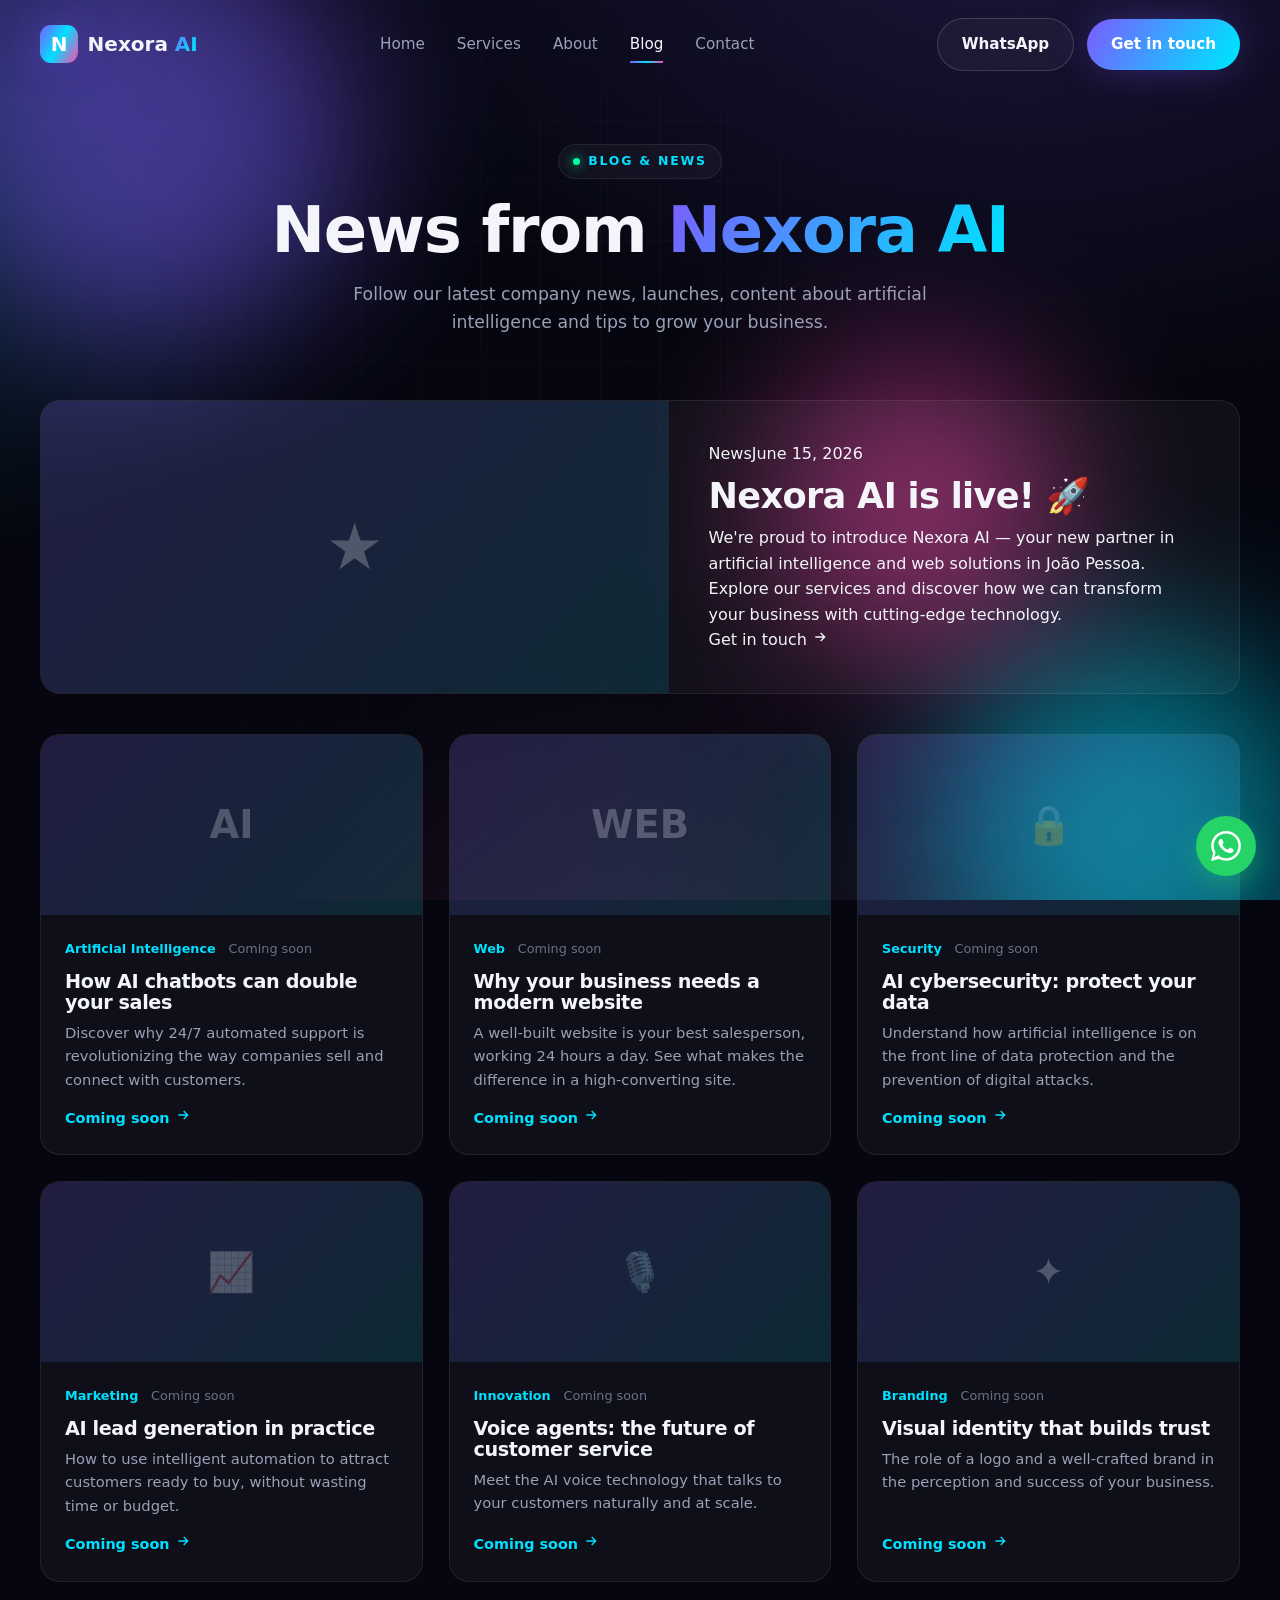
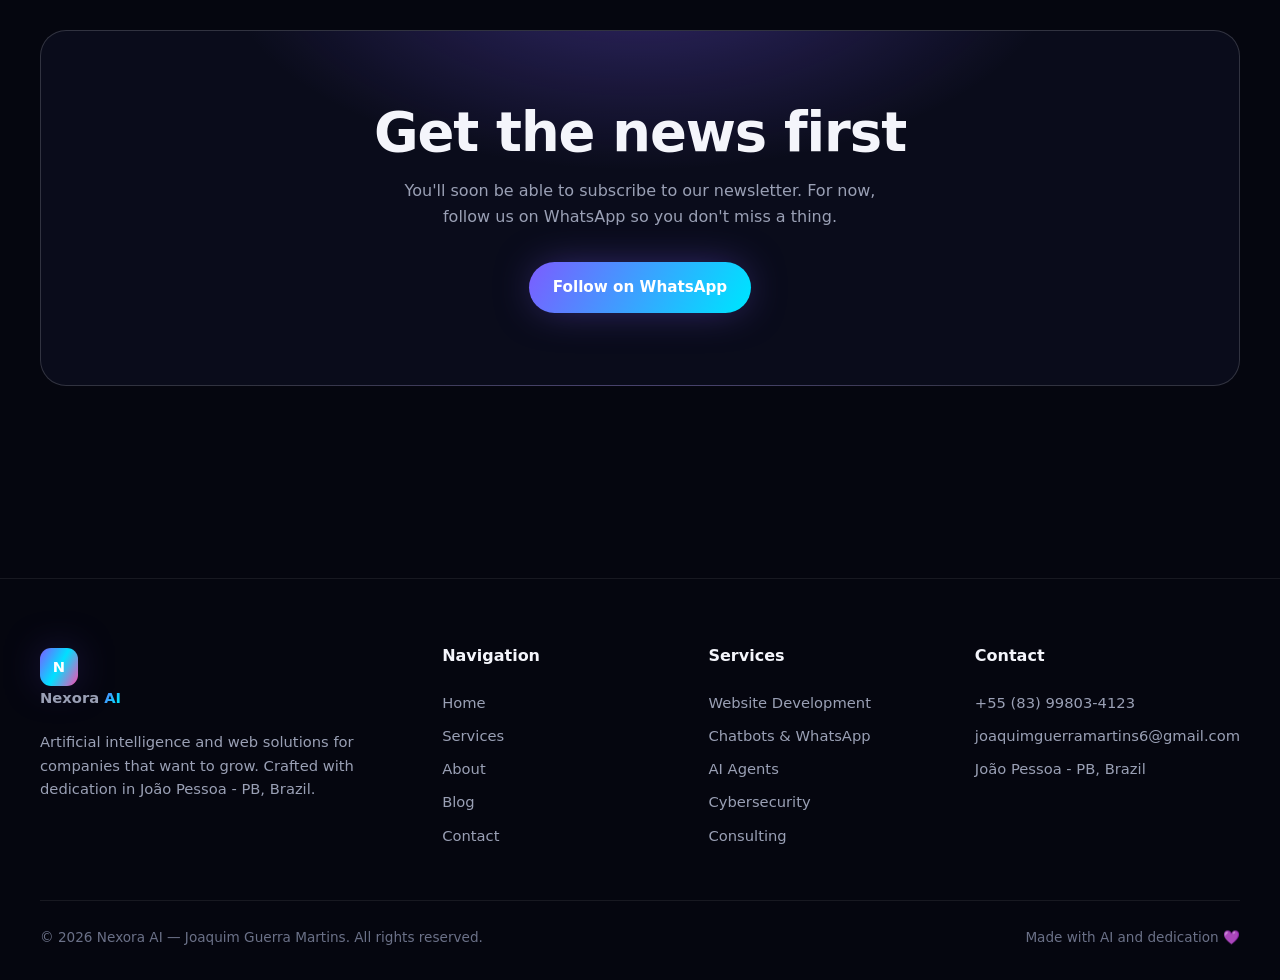
==== blog.html @ f6548864 "Whole website - 1st upload" ====
<!DOCTYPE html>
<html lang="en">
<head>
  <meta charset="UTF-8" />
  <meta name="viewport" content="width=device-width, initial-scale=1.0" />
  <title>Blog — Nexora AI</title>
  <meta name="description" content="News, updates and content from Nexora AI about artificial intelligence, automation, web and technology for your business." />
  <link rel="stylesheet" href="css/style.css" />
</head>
<body>
  <div class="bg-fx"><div class="blob b1"></div><div class="blob b2"></div><div class="blob b3"></div></div>
  <div class="cursor-glow"></div>

  <header class="nav">
    <div class="container nav-inner">
      <a href="index.html" class="brand"><span class="brand-logo">N</span><span>Nexora<span class="gradient-text"> AI</span></span></a>
      <nav class="nav-links">
        <a href="index.html">Home</a>
        <a href="servicos.html">Services</a>
        <a href="sobre.html">About</a>
        <a href="blog.html" class="active">Blog</a>
        <a href="contato.html">Contact</a>
      </nav>
      <div class="nav-cta">
        <a href="https://wa.me/5583998034123?text=Hi!%20I%20came%20from%20the%20Nexora%20AI%20website%20and%20would%20like%20to%20know%20more%20about%20your%20services." target="_blank" rel="noopener" class="btn btn-ghost">WhatsApp</a>
        <a href="contato.html" class="btn btn-primary">Get in touch</a>
      </div>
      <button class="burger" aria-label="Open menu"><span></span><span></span><span></span></button>
    </div>
  </header>

  <main>
    <section class="page-head">
      <div class="container">
        <span class="eyebrow reveal"><span class="dot"></span> Blog &amp; News</span>
        <h1 class="reveal d1">News from <span class="gradient-text">Nexora AI</span></h1>
        <p class="reveal d2">Follow our latest company news, launches, content about artificial intelligence and tips to grow your business.</p>
      </div>
    </section>

    <section class="section" style="padding-top:2rem;">
      <div class="container">

        <!-- Featured post -->
        <article class="featured-post reveal">
          <div class="post-cover"><span>★</span></div>
          <div class="post-body">
            <div class="meta"><span class="cat">News</span><span>June 15, 2026</span></div>
            <h2>Nexora AI is live! 🚀</h2>
            <p>We're proud to introduce Nexora AI — your new partner in artificial intelligence and web solutions in João Pessoa. Explore our services and discover how we can transform your business with cutting-edge technology.</p>
            <a href="contato.html" class="more">Get in touch <svg viewBox="0 0 24 24" width="16" height="16" fill="none" stroke="currentColor" stroke-width="2"><path d="M5 12h14M13 6l6 6-6 6"/></svg></a>
          </div>
        </article>

        <!-- Post grid -->
        <div class="blog-grid">
          <article class="post reveal">
            <div class="post-cover"><span>AI</span></div>
            <div class="post-body">
              <div class="meta"><span class="cat">Artificial Intelligence</span><span>Coming soon</span></div>
              <h3>How AI chatbots can double your sales</h3>
              <p>Discover why 24/7 automated support is revolutionizing the way companies sell and connect with customers.</p>
              <a href="#" class="more">Coming soon <svg viewBox="0 0 24 24" width="16" height="16" fill="none" stroke="currentColor" stroke-width="2"><path d="M5 12h14M13 6l6 6-6 6"/></svg></a>
            </div>
          </article>

          <article class="post reveal d1">
            <div class="post-cover"><span>WEB</span></div>
            <div class="post-body">
              <div class="meta"><span class="cat">Web</span><span>Coming soon</span></div>
              <h3>Why your business needs a modern website</h3>
              <p>A well-built website is your best salesperson, working 24 hours a day. See what makes the difference in a high-converting site.</p>
              <a href="#" class="more">Coming soon <svg viewBox="0 0 24 24" width="16" height="16" fill="none" stroke="currentColor" stroke-width="2"><path d="M5 12h14M13 6l6 6-6 6"/></svg></a>
            </div>
          </article>

          <article class="post reveal d2">
            <div class="post-cover"><span>🔒</span></div>
            <div class="post-body">
              <div class="meta"><span class="cat">Security</span><span>Coming soon</span></div>
              <h3>AI cybersecurity: protect your data</h3>
              <p>Understand how artificial intelligence is on the front line of data protection and the prevention of digital attacks.</p>
              <a href="#" class="more">Coming soon <svg viewBox="0 0 24 24" width="16" height="16" fill="none" stroke="currentColor" stroke-width="2"><path d="M5 12h14M13 6l6 6-6 6"/></svg></a>
            </div>
          </article>

          <article class="post reveal">
            <div class="post-cover"><span>📈</span></div>
            <div class="post-body">
              <div class="meta"><span class="cat">Marketing</span><span>Coming soon</span></div>
              <h3>AI lead generation in practice</h3>
              <p>How to use intelligent automation to attract customers ready to buy, without wasting time or budget.</p>
              <a href="#" class="more">Coming soon <svg viewBox="0 0 24 24" width="16" height="16" fill="none" stroke="currentColor" stroke-width="2"><path d="M5 12h14M13 6l6 6-6 6"/></svg></a>
            </div>
          </article>

          <article class="post reveal d1">
            <div class="post-cover"><span>🎙️</span></div>
            <div class="post-body">
              <div class="meta"><span class="cat">Innovation</span><span>Coming soon</span></div>
              <h3>Voice agents: the future of customer service</h3>
              <p>Meet the AI voice technology that talks to your customers naturally and at scale.</p>
              <a href="#" class="more">Coming soon <svg viewBox="0 0 24 24" width="16" height="16" fill="none" stroke="currentColor" stroke-width="2"><path d="M5 12h14M13 6l6 6-6 6"/></svg></a>
            </div>
          </article>

          <article class="post reveal d2">
            <div class="post-cover"><span>✦</span></div>
            <div class="post-body">
              <div class="meta"><span class="cat">Branding</span><span>Coming soon</span></div>
              <h3>Visual identity that builds trust</h3>
              <p>The role of a logo and a well-crafted brand in the perception and success of your business.</p>
              <a href="#" class="more">Coming soon <svg viewBox="0 0 24 24" width="16" height="16" fill="none" stroke="currentColor" stroke-width="2"><path d="M5 12h14M13 6l6 6-6 6"/></svg></a>
            </div>
          </article>
        </div>

        <!-- Newsletter -->
        <div class="cta-band reveal" style="margin-top:3rem;">
          <h2>Get the news first</h2>
          <p>You'll soon be able to subscribe to our newsletter. For now, follow us on WhatsApp so you don't miss a thing.</p>
          <div class="hero-actions" style="justify-content:center;">
            <a href="https://wa.me/5583998034123?text=Hi!%20I%20came%20from%20the%20Nexora%20AI%20website%20and%20would%20like%20to%20know%20more%20about%20your%20services." target="_blank" rel="noopener" class="btn btn-primary">Follow on WhatsApp</a>
          </div>
        </div>
      </div>
    </section>
  </main>

  <footer class="footer">
    <div class="container">
      <div class="footer-grid">
        <div>
          <a href="index.html" class="brand"><span class="brand-logo">N</span><span>Nexora<span class="gradient-text"> AI</span></span></a>
          <p class="desc">Artificial intelligence and web solutions for companies that want to grow. Crafted with dedication in João Pessoa - PB, Brazil.</p>
        </div>
        <div>
          <h4>Navigation</h4>
          <a href="index.html">Home</a><a href="servicos.html">Services</a><a href="sobre.html">About</a><a href="blog.html">Blog</a><a href="contato.html">Contact</a>
        </div>
        <div>
          <h4>Services</h4>
          <a href="servicos.html">Website Development</a><a href="servicos.html">Chatbots &amp; WhatsApp</a><a href="servicos.html">AI Agents</a><a href="servicos.html">Cybersecurity</a><a href="servicos.html">Consulting</a>
        </div>
        <div>
          <h4>Contact</h4>
          <a href="tel:+5583998034123">+55 (83) 99803-4123</a><a href="mailto:joaquimguerramartins6@gmail.com">joaquimguerramartins6@gmail.com</a><a href="#">João Pessoa - PB, Brazil</a>
        </div>
      </div>
      <div class="footer-bottom">
        <span>© <span data-year>2026</span> Nexora AI — Joaquim Guerra Martins. All rights reserved.</span>
        <span>Made with AI and dedication 💜</span>
      </div>
    </div>
  </footer>

  <a href="https://wa.me/5583998034123?text=Hi!%20I%20came%20from%20the%20Nexora%20AI%20website%20and%20would%20like%20to%20know%20more%20about%20your%20services." target="_blank" rel="noopener" class="wa-float" aria-label="Chat on WhatsApp">
    <svg viewBox="0 0 24 24" fill="currentColor"><path d="M.057 24l1.687-6.163a11.867 11.867 0 0 1-1.587-5.946C.16 5.335 5.495 0 12.05 0a11.817 11.817 0 0 1 8.413 3.488 11.824 11.824 0 0 1 3.48 8.414c-.003 6.557-5.338 11.892-11.893 11.892a11.9 11.9 0 0 1-5.688-1.448L.057 24zm6.597-3.807c1.676.995 3.276 1.591 5.392 1.592 5.448 0 9.886-4.434 9.889-9.885.002-5.462-4.415-9.89-9.881-9.892-5.452 0-9.887 4.434-9.889 9.884a9.86 9.86 0 0 0 1.51 5.26l-.999 3.648 3.978-1.607zm11.387-5.464c-.074-.124-.272-.198-.57-.347-.297-.149-1.758-.868-2.031-.967-.272-.099-.47-.149-.669.149-.198.297-.768.967-.941 1.165-.173.198-.347.223-.644.074-.297-.149-1.255-.462-2.39-1.475-.883-.788-1.48-1.761-1.653-2.059-.173-.297-.018-.458.13-.606.134-.133.297-.347.446-.521.151-.172.2-.296.3-.495.099-.198.05-.372-.025-.521-.075-.148-.669-1.611-.916-2.206-.242-.579-.487-.501-.669-.51l-.57-.01c-.198 0-.52.074-.792.372s-1.04 1.016-1.04 2.479 1.065 2.876 1.213 3.074c.149.198 2.095 3.2 5.076 4.487.709.306 1.263.489 1.694.626.712.226 1.36.194 1.872.118.571-.085 1.758-.719 2.006-1.413.248-.695.248-1.29.173-1.414z"/></svg>
  </a>

  <script src="js/main.js"></script>
</body>
</html>
---- css/style.css ----
/* ============================================================
   NEXORA AI — Folha de estilo principal
   Tema escuro moderno, glassmorphism, gradientes animados
   ============================================================ */

/* ---------- Variáveis de tema ---------- */
:root {
  --bg: #05060f;
  --bg-2: #0a0c1b;
  --surface: rgba(255, 255, 255, 0.04);
  --surface-2: rgba(255, 255, 255, 0.06);
  --border: rgba(255, 255, 255, 0.08);
  --border-strong: rgba(255, 255, 255, 0.16);
  --text: #f4f5fb;
  --muted: #9aa0b5;
  --muted-2: #6b7188;

  --brand: #7c5cff;
  --brand-2: #00e0ff;
  --brand-3: #ff48b0;
  --accent: #00ffa3;

  --grad-main: linear-gradient(120deg, #7c5cff 0%, #00e0ff 50%, #ff48b0 100%);
  --grad-soft: linear-gradient(135deg, rgba(124, 92, 255, 0.18), rgba(0, 224, 255, 0.12));

  --radius: 20px;
  --radius-sm: 14px;
  --shadow: 0 20px 60px -20px rgba(0, 0, 0, 0.6);
  --shadow-glow: 0 0 40px -8px rgba(124, 92, 255, 0.5);

  --font: "Inter", system-ui, -apple-system, "Segoe UI", Roboto, sans-serif;
  --font-display: "Space Grotesk", var(--font);

  --maxw: 1200px;
}

/* ---------- Reset ---------- */
*,
*::before,
*::after { box-sizing: border-box; margin: 0; padding: 0; }

html { scroll-behavior: smooth; }

body {
  font-family: var(--font);
  background: var(--bg);
  color: var(--text);
  line-height: 1.6;
  overflow-x: hidden;
  -webkit-font-smoothing: antialiased;
}

a { color: inherit; text-decoration: none; }
img { max-width: 100%; display: block; }
ul { list-style: none; }
button { font-family: inherit; cursor: pointer; border: none; background: none; color: inherit; }

/* ---------- Fundo animado global ---------- */
.bg-fx {
  position: fixed;
  inset: 0;
  z-index: -2;
  overflow: hidden;
  background:
    radial-gradient(1200px 800px at 80% -10%, rgba(124, 92, 255, 0.18), transparent 60%),
    radial-gradient(900px 700px at -10% 20%, rgba(0, 224, 255, 0.14), transparent 55%),
    radial-gradient(800px 800px at 50% 120%, rgba(255, 72, 176, 0.12), transparent 55%),
    var(--bg);
}
.bg-fx::before {
  /* grade sutil */
  content: "";
  position: absolute;
  inset: 0;
  background-image:
    linear-gradient(rgba(255, 255, 255, 0.025) 1px, transparent 1px),
    linear-gradient(90deg, rgba(255, 255, 255, 0.025) 1px, transparent 1px);
  background-size: 60px 60px;
  mask-image: radial-gradient(circle at 50% 30%, black, transparent 80%);
}

.blob {
  position: absolute;
  border-radius: 50%;
  filter: blur(80px);
  opacity: 0.5;
  animation: float 18s ease-in-out infinite;
}
.blob.b1 { width: 420px; height: 420px; background: #7c5cff; top: -80px; left: -60px; }
.blob.b2 { width: 380px; height: 380px; background: #00e0ff; bottom: -120px; right: -40px; animation-delay: -6s; }
.blob.b3 { width: 300px; height: 300px; background: #ff48b0; top: 40%; left: 60%; animation-delay: -12s; }

@keyframes float {
  0%, 100% { transform: translate(0, 0) scale(1); }
  33% { transform: translate(40px, -30px) scale(1.1); }
  66% { transform: translate(-30px, 40px) scale(0.95); }
}

/* ---------- Cursor glow ---------- */
.cursor-glow {
  position: fixed;
  width: 400px;
  height: 400px;
  border-radius: 50%;
  background: radial-gradient(circle, rgba(124, 92, 255, 0.12), transparent 65%);
  pointer-events: none;
  transform: translate(-50%, -50%);
  z-index: -1;
  transition: opacity 0.3s;
  will-change: left, top;
}

/* ---------- Layout helpers ---------- */
.container { width: min(100% - 2.4rem, var(--maxw)); margin-inline: auto; }
.section { padding: clamp(4rem, 10vw, 8rem) 0; position: relative; }
.center { text-align: center; }

.eyebrow {
  display: inline-flex;
  align-items: center;
  gap: 0.5rem;
  font-size: 0.78rem;
  font-weight: 600;
  letter-spacing: 0.14em;
  text-transform: uppercase;
  color: var(--brand-2);
  padding: 0.4rem 0.9rem;
  border: 1px solid var(--border);
  border-radius: 999px;
  background: var(--surface);
  backdrop-filter: blur(10px);
}
.eyebrow .dot { width: 7px; height: 7px; border-radius: 50%; background: var(--accent); box-shadow: 0 0 12px var(--accent); }

h1, h2, h3 { font-family: var(--font-display); line-height: 1.1; letter-spacing: -0.02em; font-weight: 700; }

.section-title { font-size: clamp(2rem, 5vw, 3.2rem); margin: 1rem 0; }
.section-sub { color: var(--muted); font-size: 1.05rem; max-width: 60ch; }
.center .section-sub { margin-inline: auto; }

.gradient-text {
  background: var(--grad-main);
  -webkit-background-clip: text;
  background-clip: text;
  color: transparent;
  background-size: 200% auto;
  animation: shine 6s linear infinite;
}
@keyframes shine { to { background-position: 200% center; } }

/* ---------- Botões ---------- */
.btn {
  display: inline-flex;
  align-items: center;
  gap: 0.55rem;
  padding: 0.85rem 1.5rem;
  border-radius: 999px;
  font-weight: 600;
  font-size: 0.95rem;
  transition: transform 0.25s, box-shadow 0.25s, background 0.25s;
  position: relative;
  white-space: nowrap;
}
.btn svg { width: 18px; height: 18px; }
.btn-primary {
  background: var(--grad-main);
  background-size: 200% auto;
  color: #fff;
  box-shadow: var(--shadow-glow);
}
.btn-primary:hover { transform: translateY(-3px); background-position: right center; box-shadow: 0 12px 40px -8px rgba(124, 92, 255, 0.7); }
.btn-ghost {
  border: 1px solid var(--border-strong);
  background: var(--surface);
  backdrop-filter: blur(10px);
}
.btn-ghost:hover { transform: translateY(-3px); border-color: var(--brand-2); background: var(--surface-2); }

/* ---------- Navbar ---------- */
.nav {
  position: fixed;
  top: 0; left: 0; right: 0;
  z-index: 100;
  transition: background 0.3s, border-color 0.3s, padding 0.3s;
  border-bottom: 1px solid transparent;
}
.nav.scrolled {
  background: rgba(5, 6, 15, 0.7);
  backdrop-filter: blur(16px);
  border-bottom: 1px solid var(--border);
}
.nav-inner {
  display: flex;
  align-items: center;
  justify-content: space-between;
  padding: 1.1rem 0;
}
.brand { display: flex; align-items: center; gap: 0.6rem; font-family: var(--font-display); font-weight: 700; font-size: 1.25rem; white-space: nowrap; }
.brand-logo {
  width: 38px; height: 38px;
  border-radius: 11px;
  background: var(--grad-main);
  display: grid; place-items: center;
  color: #fff; font-weight: 800;
  box-shadow: var(--shadow-glow);
}
.nav-links { display: flex; align-items: center; gap: 2rem; }
.nav-links a { color: var(--muted); font-weight: 500; font-size: 0.95rem; position: relative; transition: color 0.2s; }
.nav-links a::after {
  content: ""; position: absolute; left: 0; bottom: -6px;
  width: 0; height: 2px; background: var(--grad-main); transition: width 0.25s;
}
.nav-links a:hover, .nav-links a.active { color: var(--text); }
.nav-links a:hover::after, .nav-links a.active::after { width: 100%; }
.nav-cta { display: flex; align-items: center; gap: 0.8rem; }

.burger { display: none; flex-direction: column; gap: 5px; padding: 8px; }
.burger span { width: 24px; height: 2px; background: var(--text); border-radius: 2px; transition: 0.3s; }
.burger.open span:nth-child(1) { transform: translateY(7px) rotate(45deg); }
.burger.open span:nth-child(2) { opacity: 0; }
.burger.open span:nth-child(3) { transform: translateY(-7px) rotate(-45deg); }

/* ---------- Hero ---------- */
.hero { padding-top: clamp(8rem, 16vh, 11rem); padding-bottom: clamp(4rem, 8vw, 7rem); position: relative; }
.hero-grid { display: grid; grid-template-columns: 1.05fr 0.95fr; gap: 3rem; align-items: center; }
.hero h1 { font-size: clamp(2.6rem, 7vw, 5rem); margin: 1.4rem 0; }
.hero p.lead { font-size: clamp(1.05rem, 2vw, 1.3rem); color: var(--muted); max-width: 58ch; }
.hero-actions { display: flex; flex-wrap: wrap; gap: 1rem; margin-top: 2rem; }
.hero-badges { display: flex; flex-wrap: wrap; gap: 1.5rem; margin-top: 2.6rem; }
.hero-badge { display: flex; align-items: center; gap: 0.5rem; color: var(--muted); font-size: 0.9rem; }
.hero-badge svg { width: 20px; height: 20px; color: var(--accent); }

/* Painel flutuante decorativo do hero */
.hero-visual { position: relative; min-height: 420px; }
.float-card {
  position: absolute;
  padding: 1.1rem 1.3rem;
  border-radius: var(--radius-sm);
  background: var(--surface);
  border: 1px solid var(--border);
  backdrop-filter: blur(16px);
  box-shadow: var(--shadow);
  display: flex; align-items: center; gap: 0.8rem;
  animation: bob 6s ease-in-out infinite;
}
.float-card .ic { width: 42px; height: 42px; border-radius: 11px; display: grid; place-items: center; background: var(--grad-soft); color: var(--brand-2); }
.float-card .ic svg { width: 22px; height: 22px; }
.float-card strong { display: block; font-size: 0.95rem; }
.float-card span { font-size: 0.8rem; color: var(--muted); }
.fc1 { top: 4%; left: 0; animation-delay: 0s; }
.fc2 { top: 38%; right: 0; animation-delay: -2s; }
.fc3 { bottom: 4%; left: 12%; animation-delay: -4s; }
.hero-orb {
  position: absolute; inset: 10% 18%;
  border-radius: 50%;
  background: conic-gradient(from 0deg, #7c5cff, #00e0ff, #ff48b0, #7c5cff);
  filter: blur(20px); opacity: 0.55;
  animation: spin 14s linear infinite;
}
.hero-orb::after {
  content: ""; position: absolute; inset: 14%;
  border-radius: 50%; background: var(--bg-2);
}
@keyframes spin { to { transform: rotate(360deg); } }
@keyframes bob { 0%,100% { transform: translateY(0); } 50% { transform: translateY(-14px); } }

/* ---------- Marquee de serviços ---------- */
.marquee { overflow: hidden; padding: 1.4rem 0; border-block: 1px solid var(--border); background: rgba(255,255,255,0.02); -webkit-mask-image: linear-gradient(90deg, transparent, #000 12%, #000 88%, transparent); mask-image: linear-gradient(90deg, transparent, #000 12%, #000 88%, transparent); }
.marquee-track { display: flex; gap: 3rem; width: max-content; animation: scrollx 30s linear infinite; }
.marquee:hover .marquee-track { animation-play-state: paused; }
.marquee-track span { font-family: var(--font-display); font-size: 1.15rem; font-weight: 600; color: var(--muted); display: flex; align-items: center; gap: 3rem; }
.marquee-track span::after { content: "✦"; color: var(--brand); }
@keyframes scrollx { to { transform: translateX(-50%); } }

/* ---------- Stats ---------- */
.stats { display: grid; grid-template-columns: repeat(4, 1fr); gap: 1.2rem; }
.stat { padding: 1.8rem; border-radius: var(--radius); background: var(--surface); border: 1px solid var(--border); text-align: center; }
.stat .num { font-family: var(--font-display); font-size: clamp(2rem, 4vw, 2.8rem); font-weight: 700; }
.stat .label { color: var(--muted); font-size: 0.9rem; margin-top: 0.3rem; }

/* ---------- Grid de cards (serviços / features) ---------- */
.grid { display: grid; gap: 1.4rem; }
.grid-3 { grid-template-columns: repeat(3, 1fr); }
.grid-2 { grid-template-columns: repeat(2, 1fr); }

.card {
  position: relative;
  padding: 2rem;
  border-radius: var(--radius);
  background: var(--surface);
  border: 1px solid var(--border);
  overflow: hidden;
  transition: transform 0.3s, border-color 0.3s, background 0.3s;
}
.card::before {
  content: "";
  position: absolute; inset: 0;
  background: var(--grad-soft);
  opacity: 0; transition: opacity 0.3s;
}
.card:hover { transform: translateY(-6px); border-color: var(--border-strong); }
.card:hover::before { opacity: 1; }
.card > * { position: relative; z-index: 1; }
.card .ic {
  width: 54px; height: 54px; border-radius: 14px;
  display: grid; place-items: center;
  background: var(--grad-soft);
  border: 1px solid var(--border);
  color: var(--brand-2);
  margin-bottom: 1.2rem;
  transition: transform 0.3s;
}
.card:hover .ic { transform: scale(1.08) rotate(-4deg); }
.card .ic svg { width: 26px; height: 26px; }
.card h3 { font-size: 1.25rem; margin-bottom: 0.6rem; }
.card p { color: var(--muted); font-size: 0.96rem; }
.card .more { display: inline-flex; align-items: center; gap: 0.4rem; margin-top: 1rem; color: var(--brand-2); font-weight: 600; font-size: 0.9rem; }
.card .more svg { width: 16px; height: 16px; transition: transform 0.25s; }
.card:hover .more svg { transform: translateX(4px); }

/* ---------- Seção "quem somos" / split ---------- */
.split { display: grid; grid-template-columns: 1fr 1fr; gap: 3rem; align-items: center; }
.feature-list { display: grid; gap: 1rem; margin-top: 1.6rem; }
.feature-list li { display: flex; gap: 0.9rem; align-items: flex-start; }
.feature-list .chk { flex: none; width: 26px; height: 26px; border-radius: 8px; background: var(--grad-soft); display: grid; place-items: center; color: var(--accent); }
.feature-list .chk svg { width: 16px; height: 16px; }
.feature-list strong { display: block; }
.feature-list span { color: var(--muted); font-size: 0.92rem; }

.glass-panel {
  border-radius: var(--radius);
  border: 1px solid var(--border);
  background: var(--surface);
  padding: 2rem;
  backdrop-filter: blur(16px);
  box-shadow: var(--shadow);
}

/* ---------- Processo / timeline ---------- */
.steps { display: grid; grid-template-columns: repeat(4, 1fr); gap: 1.4rem; counter-reset: step; }
.step { padding: 1.8rem; border-radius: var(--radius); background: var(--surface); border: 1px solid var(--border); position: relative; }
.step .n { font-family: var(--font-display); font-size: 2.4rem; font-weight: 700; background: var(--grad-main); -webkit-background-clip: text; background-clip: text; color: transparent; }
.step h3 { font-size: 1.15rem; margin: 0.4rem 0 0.5rem; }
.step p { color: var(--muted); font-size: 0.92rem; }

/* ---------- CTA final ---------- */
.cta-band {
  border-radius: calc(var(--radius) + 6px);
  padding: clamp(2.5rem, 6vw, 4.5rem);
  text-align: center;
  position: relative;
  overflow: hidden;
  border: 1px solid var(--border-strong);
  background:
    radial-gradient(600px 300px at 50% -20%, rgba(124,92,255,0.35), transparent 70%),
    var(--bg-2);
}
.cta-band h2 { font-size: clamp(2rem, 5vw, 3.4rem); }
.cta-band p { color: var(--muted); max-width: 50ch; margin: 1rem auto 2rem; }

/* ---------- Footer ---------- */
.footer { border-top: 1px solid var(--border); padding: 4rem 0 2rem; margin-top: 4rem; }
.footer-grid { display: grid; grid-template-columns: 1.6fr 1fr 1fr 1fr; gap: 2.5rem; }
.footer h4 { font-family: var(--font-display); font-size: 1rem; margin-bottom: 1.1rem; }
.footer a { color: var(--muted); font-size: 0.92rem; display: block; padding: 0.3rem 0; transition: color 0.2s; }
.footer a:hover { color: var(--text); }
.footer .desc { color: var(--muted); font-size: 0.92rem; margin-top: 1rem; max-width: 34ch; }
.social { display: flex; gap: 0.7rem; margin-top: 1.4rem; }
.social a { width: 40px; height: 40px; border-radius: 11px; border: 1px solid var(--border); display: grid; place-items: center; color: var(--muted); }
.social a:hover { color: var(--text); border-color: var(--brand-2); background: var(--surface); }
.social svg { width: 18px; height: 18px; }
.footer-bottom { margin-top: 3rem; padding-top: 1.6rem; border-top: 1px solid var(--border); display: flex; justify-content: space-between; flex-wrap: wrap; gap: 1rem; color: var(--muted-2); font-size: 0.85rem; }

/* ---------- Botão flutuante WhatsApp ---------- */
.wa-float {
  position: fixed; bottom: 24px; right: 24px; z-index: 90;
  width: 60px; height: 60px; border-radius: 50%;
  background: #25d366; color: #fff;
  display: grid; place-items: center;
  box-shadow: 0 10px 30px -6px rgba(37, 211, 102, 0.6);
  animation: pulse 2.5s infinite;
  transition: transform 0.25s;
}
.wa-float:hover { transform: scale(1.1); }
.wa-float svg { width: 30px; height: 30px; }
@keyframes pulse {
  0% { box-shadow: 0 0 0 0 rgba(37, 211, 102, 0.5); }
  70% { box-shadow: 0 0 0 18px rgba(37, 211, 102, 0); }
  100% { box-shadow: 0 0 0 0 rgba(37, 211, 102, 0); }
}

/* ---------- Página: cabeçalho interno ---------- */
.page-head { padding-top: clamp(8rem, 16vh, 11rem); padding-bottom: 2rem; text-align: center; }
.page-head h1 { font-size: clamp(2.4rem, 6vw, 4rem); margin: 1rem 0; }
.page-head p { color: var(--muted); max-width: 60ch; margin-inline: auto; font-size: 1.08rem; }

/* ---------- Serviços detalhados ---------- */
.svc-row { display: grid; grid-template-columns: 1fr 1fr; gap: 2.5rem; align-items: center; margin-bottom: 2rem; }
.svc-row:nth-child(even) .svc-media { order: -1; }
.svc-media {
  border-radius: var(--radius); min-height: 280px;
  border: 1px solid var(--border);
  background: var(--grad-soft);
  position: relative; overflow: hidden;
  display: grid; place-items: center;
}
.svc-media .big-ic { width: 90px; height: 90px; color: #fff; opacity: 0.92; }
.svc-media::after { content: ""; position: absolute; width: 200px; height: 200px; border-radius: 50%; background: var(--brand); filter: blur(70px); opacity: 0.4; }
.svc-media .big-ic { position: relative; z-index: 1; }
.svc-body h2 { font-size: clamp(1.6rem, 3.5vw, 2.4rem); margin-bottom: 0.8rem; }
.svc-body p { color: var(--muted); }
.tag-row { display: flex; flex-wrap: wrap; gap: 0.6rem; margin-top: 1.2rem; }
.tag { font-size: 0.8rem; padding: 0.4rem 0.85rem; border-radius: 999px; border: 1px solid var(--border); background: var(--surface); color: var(--muted); }

/* ---------- Blog ---------- */
.blog-grid { display: grid; grid-template-columns: repeat(3, 1fr); gap: 1.6rem; }
.post {
  border-radius: var(--radius); overflow: hidden;
  border: 1px solid var(--border); background: var(--surface);
  transition: transform 0.3s, border-color 0.3s;
  display: flex; flex-direction: column;
}
.post:hover { transform: translateY(-6px); border-color: var(--border-strong); }
.post-cover { height: 180px; background: var(--grad-soft); position: relative; display: grid; place-items: center; }
.post-cover span { font-family: var(--font-display); font-weight: 700; font-size: 2.4rem; opacity: 0.25; }
.post-body { padding: 1.5rem; flex: 1; display: flex; flex-direction: column; }
.post .meta { display: flex; gap: 0.8rem; font-size: 0.8rem; color: var(--muted-2); margin-bottom: 0.7rem; }
.post .cat { color: var(--brand-2); font-weight: 600; }
.post h3 { font-size: 1.2rem; margin-bottom: 0.5rem; }
.post p { color: var(--muted); font-size: 0.92rem; flex: 1; }
.post .more { margin-top: 1rem; color: var(--brand-2); font-weight: 600; font-size: 0.9rem; }
.featured-post { display: grid; grid-template-columns: 1.1fr 1fr; gap: 0; border-radius: var(--radius); overflow: hidden; border: 1px solid var(--border); background: var(--surface); margin-bottom: 2.5rem; }
.featured-post .post-cover { height: 100%; min-height: 280px; }
.featured-post .post-cover span { font-size: 4rem; }
.featured-post .post-body { padding: 2.5rem; justify-content: center; }
.featured-post h2 { font-size: clamp(1.6rem, 3vw, 2.2rem); margin: 0.6rem 0; }

/* ---------- Contato ---------- */
.contact-grid { display: grid; grid-template-columns: 1fr 1.1fr; gap: 2.5rem; align-items: start; }
.contact-info .info-item { display: flex; gap: 1rem; align-items: flex-start; margin-bottom: 1.6rem; }
.contact-info .ic { flex: none; width: 48px; height: 48px; border-radius: 13px; background: var(--grad-soft); border: 1px solid var(--border); display: grid; place-items: center; color: var(--brand-2); }
.contact-info .ic svg { width: 22px; height: 22px; }
.contact-info strong { display: block; font-size: 1.02rem; }
.contact-info span, .contact-info a { color: var(--muted); font-size: 0.95rem; }
.contact-info a:hover { color: var(--brand-2); }

.form-field { margin-bottom: 1.3rem; }
.form-field label { display: block; font-size: 0.9rem; font-weight: 600; margin-bottom: 0.5rem; }
.form-field input,
.form-field textarea,
.form-field select {
  width: 100%;
  padding: 0.9rem 1.1rem;
  border-radius: var(--radius-sm);
  background: rgba(255, 255, 255, 0.03);
  border: 1px solid var(--border);
  color: var(--text);
  font-family: inherit;
  font-size: 0.98rem;
  transition: border-color 0.2s, background 0.2s, box-shadow 0.2s;
}
.form-field textarea { resize: vertical; min-height: 140px; }
.form-field input:focus,
.form-field textarea:focus,
.form-field select:focus {
  outline: none;
  border-color: var(--brand);
  background: rgba(255, 255, 255, 0.05);
  box-shadow: 0 0 0 4px rgba(124, 92, 255, 0.12);
}
.form-field input::placeholder, .form-field textarea::placeholder { color: var(--muted-2); }
.form-note { font-size: 0.85rem; color: var(--muted); margin-top: 1rem; }
.form-status { margin-top: 1rem; padding: 0.9rem 1.1rem; border-radius: var(--radius-sm); font-size: 0.92rem; display: none; }
.form-status.ok { display: block; background: rgba(0, 255, 163, 0.1); border: 1px solid rgba(0, 255, 163, 0.3); color: var(--accent); }
.form-status.err { display: block; background: rgba(255, 72, 176, 0.1); border: 1px solid rgba(255, 72, 176, 0.3); color: var(--brand-3); }

/* ---------- FAQ ---------- */
.faq { max-width: 760px; margin-inline: auto; }
.faq-item { border: 1px solid var(--border); border-radius: var(--radius-sm); margin-bottom: 1rem; background: var(--surface); overflow: hidden; }
.faq-q { width: 100%; text-align: left; padding: 1.3rem 1.5rem; display: flex; justify-content: space-between; align-items: center; gap: 1rem; font-weight: 600; font-size: 1.02rem; }
.faq-q .plus { flex: none; width: 24px; height: 24px; position: relative; transition: transform 0.3s; }
.faq-q .plus::before, .faq-q .plus::after { content: ""; position: absolute; background: var(--brand-2); border-radius: 2px; }
.faq-q .plus::before { width: 14px; height: 2px; top: 11px; left: 5px; }
.faq-q .plus::after { width: 2px; height: 14px; top: 5px; left: 11px; transition: transform 0.3s; }
.faq-item.open .plus::after { transform: rotate(90deg); }
.faq-a { max-height: 0; overflow: hidden; transition: max-height 0.35s ease; padding: 0 1.5rem; color: var(--muted); }
.faq-item.open .faq-a { padding-bottom: 1.3rem; }

/* ---------- Animação reveal ---------- */
.reveal { opacity: 0; transform: translateY(28px); transition: opacity 0.7s cubic-bezier(.2,.8,.2,1), transform 0.7s cubic-bezier(.2,.8,.2,1); }
.reveal.visible { opacity: 1; transform: none; }
.reveal.d1 { transition-delay: 0.08s; }
.reveal.d2 { transition-delay: 0.16s; }
.reveal.d3 { transition-delay: 0.24s; }
.reveal.d4 { transition-delay: 0.32s; }
.reveal.d5 { transition-delay: 0.4s; }

/* ---------- Responsivo ---------- */
@media (max-width: 980px) {
  .hero-grid, .split, .svc-row, .contact-grid, .featured-post { grid-template-columns: 1fr; }
  .grid-3, .steps { grid-template-columns: repeat(2, 1fr); }
  .stats { grid-template-columns: repeat(2, 1fr); }
  .blog-grid { grid-template-columns: repeat(2, 1fr); }
  .footer-grid { grid-template-columns: 1fr 1fr; }
  .hero-visual { min-height: 340px; order: -1; }
  .svc-row:nth-child(even) .svc-media { order: 0; }
  .featured-post .post-cover { min-height: 200px; }

  /* Menu vira "hambúrguer" antes de a barra estourar */
  .nav-links { position: fixed; inset: 0 0 0 auto; width: min(82%, 340px); flex-direction: column; align-items: flex-start; padding: 6rem 2rem; background: rgba(8, 9, 22, 0.97); backdrop-filter: blur(20px); border-left: 1px solid var(--border); transform: translateX(100%); transition: transform 0.35s; gap: 1.6rem; }
  .nav-links.open { transform: none; }
  .nav-links a { font-size: 1.15rem; }
  .burger { display: flex; z-index: 101; }
  .nav-cta .btn-ghost { display: none; }
}
@media (max-width: 560px) {
  .grid-3, .grid-2, .steps, .stats, .blog-grid, .footer-grid { grid-template-columns: 1fr; }
  .hero-actions .btn { flex: 1; justify-content: center; }
  .nav-cta { display: none; }
}

/* Acessibilidade: respeitar preferência de menos animação */
@media (prefers-reduced-motion: reduce) {
  *, *::before, *::after { animation-duration: 0.001ms !important; animation-iteration-count: 1 !important; transition-duration: 0.001ms !important; }
  .reveal { opacity: 1; transform: none; }
}
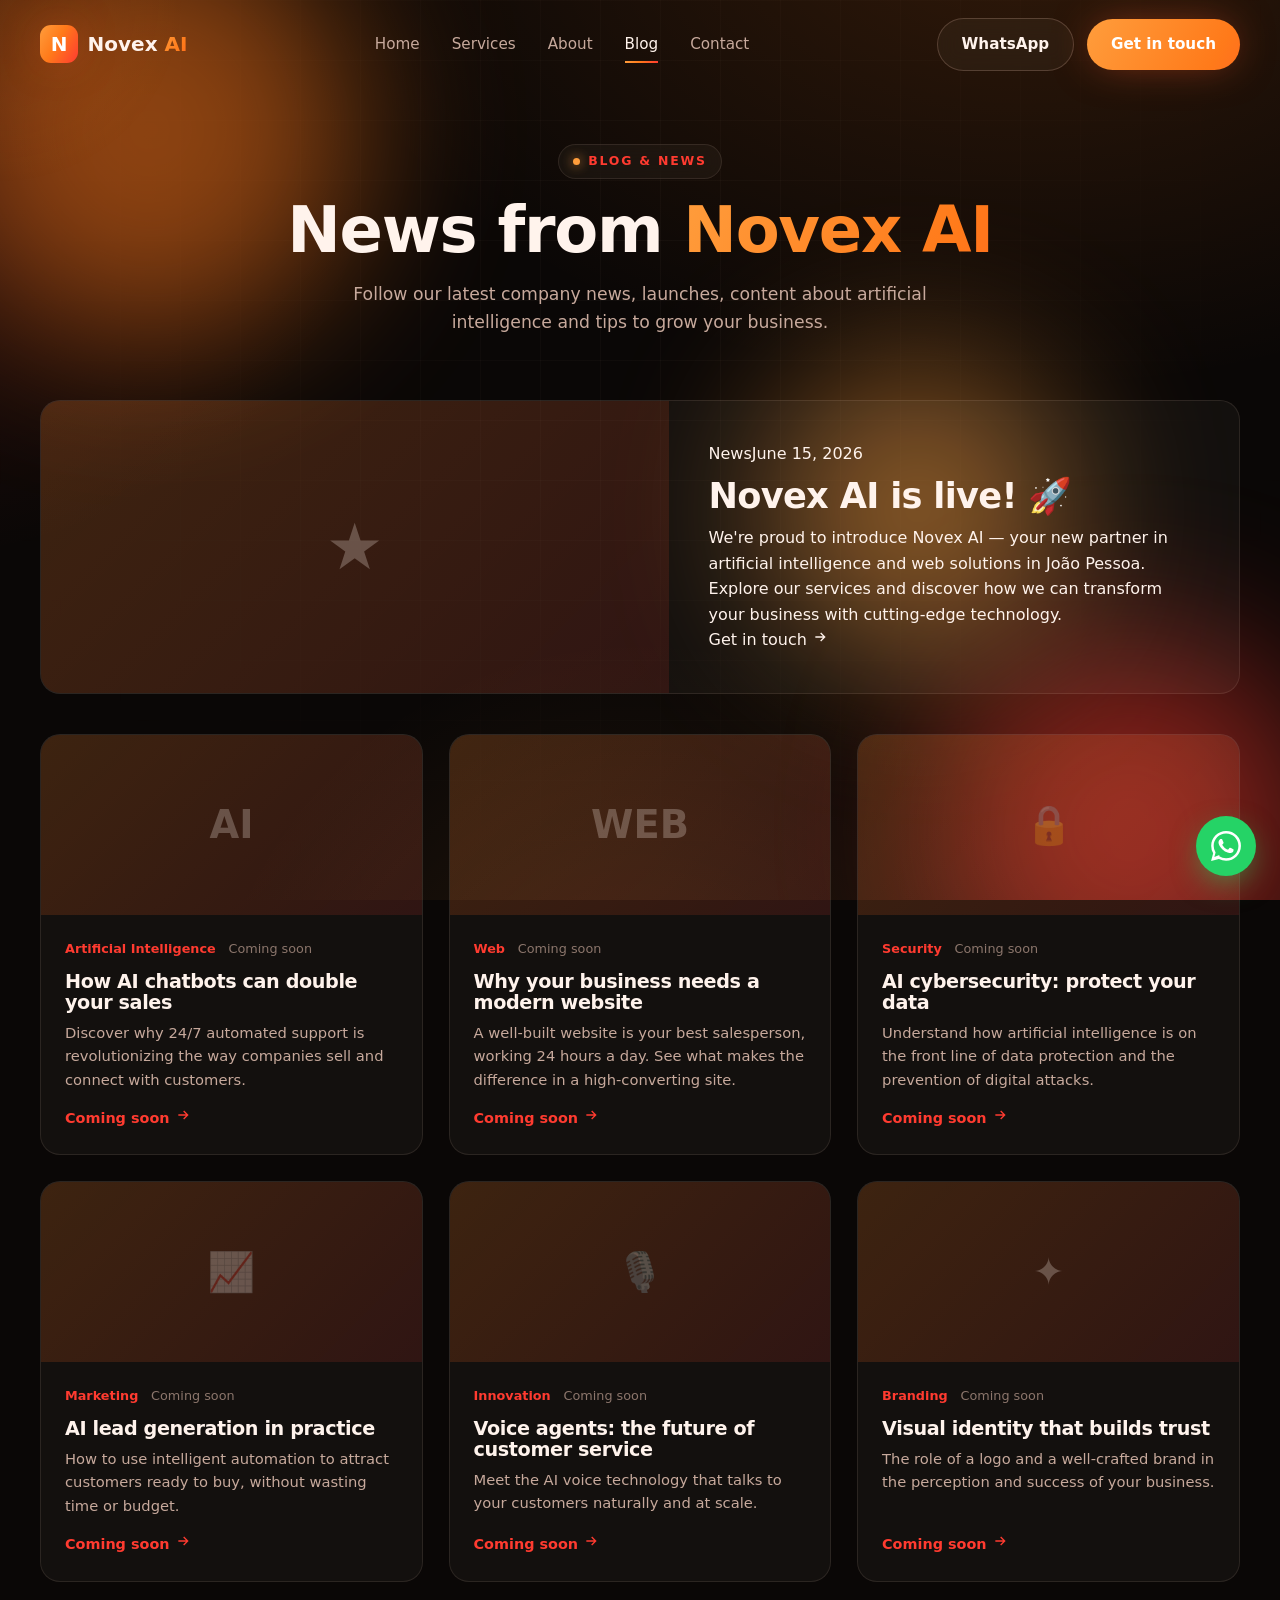
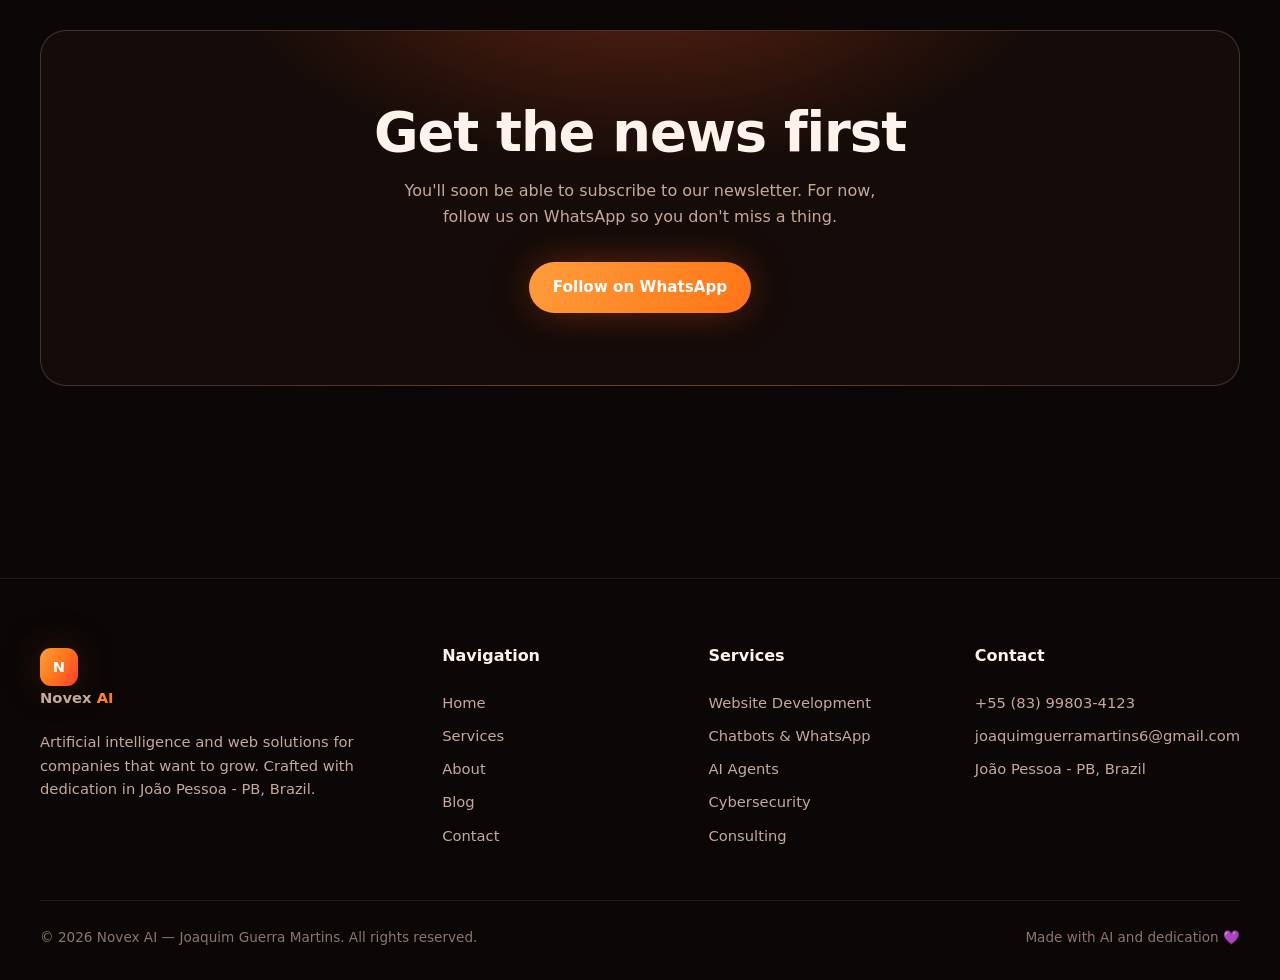
==== commit c241d2f2: "Add files via upload" ====
--- a/blog.html
+++ b/blog.html
@@ -3,8 +3,8 @@
 <head>
   <meta charset="UTF-8" />
   <meta name="viewport" content="width=device-width, initial-scale=1.0" />
-  <title>Blog — Nexora AI</title>
-  <meta name="description" content="News, updates and content from Nexora AI about artificial intelligence, automation, web and technology for your business." />
+  <title>Blog — Novex AI</title>
+  <meta name="description" content="News, updates and content from Novex AI about artificial intelligence, automation, web and technology for your business." />
   <link rel="stylesheet" href="css/style.css" />
 </head>
 <body>
@@ -13,7 +13,7 @@
 
   <header class="nav">
     <div class="container nav-inner">
-      <a href="index.html" class="brand"><span class="brand-logo">N</span><span>Nexora<span class="gradient-text"> AI</span></span></a>
+      <a href="index.html" class="brand"><span class="brand-logo">N</span><span>Novex<span class="gradient-text"> AI</span></span></a>
       <nav class="nav-links">
         <a href="index.html">Home</a>
         <a href="servicos.html">Services</a>
@@ -22,7 +22,7 @@
         <a href="contato.html">Contact</a>
       </nav>
       <div class="nav-cta">
-        <a href="https://wa.me/5583998034123?text=Hi!%20I%20came%20from%20the%20Nexora%20AI%20website%20and%20would%20like%20to%20know%20more%20about%20your%20services." target="_blank" rel="noopener" class="btn btn-ghost">WhatsApp</a>
+        <a href="https://wa.me/5583998034123?text=Hi!%20I%20came%20from%20the%20Novex%20AI%20website%20and%20would%20like%20to%20know%20more%20about%20your%20services." target="_blank" rel="noopener" class="btn btn-ghost">WhatsApp</a>
         <a href="contato.html" class="btn btn-primary">Get in touch</a>
       </div>
       <button class="burger" aria-label="Open menu"><span></span><span></span><span></span></button>
@@ -33,7 +33,7 @@
     <section class="page-head">
       <div class="container">
         <span class="eyebrow reveal"><span class="dot"></span> Blog &amp; News</span>
-        <h1 class="reveal d1">News from <span class="gradient-text">Nexora AI</span></h1>
+        <h1 class="reveal d1">News from <span class="gradient-text">Novex AI</span></h1>
         <p class="reveal d2">Follow our latest company news, launches, content about artificial intelligence and tips to grow your business.</p>
       </div>
     </section>
@@ -46,8 +46,8 @@
           <div class="post-cover"><span>★</span></div>
           <div class="post-body">
             <div class="meta"><span class="cat">News</span><span>June 15, 2026</span></div>
-            <h2>Nexora AI is live! 🚀</h2>
-            <p>We're proud to introduce Nexora AI — your new partner in artificial intelligence and web solutions in João Pessoa. Explore our services and discover how we can transform your business with cutting-edge technology.</p>
+            <h2>Novex AI is live! 🚀</h2>
+            <p>We're proud to introduce Novex AI — your new partner in artificial intelligence and web solutions in João Pessoa. Explore our services and discover how we can transform your business with cutting-edge technology.</p>
             <a href="contato.html" class="more">Get in touch <svg viewBox="0 0 24 24" width="16" height="16" fill="none" stroke="currentColor" stroke-width="2"><path d="M5 12h14M13 6l6 6-6 6"/></svg></a>
           </div>
         </article>
@@ -120,7 +120,7 @@
           <h2>Get the news first</h2>
           <p>You'll soon be able to subscribe to our newsletter. For now, follow us on WhatsApp so you don't miss a thing.</p>
           <div class="hero-actions" style="justify-content:center;">
-            <a href="https://wa.me/5583998034123?text=Hi!%20I%20came%20from%20the%20Nexora%20AI%20website%20and%20would%20like%20to%20know%20more%20about%20your%20services." target="_blank" rel="noopener" class="btn btn-primary">Follow on WhatsApp</a>
+            <a href="https://wa.me/5583998034123?text=Hi!%20I%20came%20from%20the%20Novex%20AI%20website%20and%20would%20like%20to%20know%20more%20about%20your%20services." target="_blank" rel="noopener" class="btn btn-primary">Follow on WhatsApp</a>
           </div>
         </div>
       </div>
@@ -131,7 +131,7 @@
     <div class="container">
       <div class="footer-grid">
         <div>
-          <a href="index.html" class="brand"><span class="brand-logo">N</span><span>Nexora<span class="gradient-text"> AI</span></span></a>
+          <a href="index.html" class="brand"><span class="brand-logo">N</span><span>Novex<span class="gradient-text"> AI</span></span></a>
           <p class="desc">Artificial intelligence and web solutions for companies that want to grow. Crafted with dedication in João Pessoa - PB, Brazil.</p>
         </div>
         <div>
@@ -148,13 +148,13 @@
         </div>
       </div>
       <div class="footer-bottom">
-        <span>© <span data-year>2026</span> Nexora AI — Joaquim Guerra Martins. All rights reserved.</span>
+        <span>© <span data-year>2026</span> Novex AI — Joaquim Guerra Martins. All rights reserved.</span>
         <span>Made with AI and dedication 💜</span>
       </div>
     </div>
   </footer>
 
-  <a href="https://wa.me/5583998034123?text=Hi!%20I%20came%20from%20the%20Nexora%20AI%20website%20and%20would%20like%20to%20know%20more%20about%20your%20services." target="_blank" rel="noopener" class="wa-float" aria-label="Chat on WhatsApp">
+  <a href="https://wa.me/5583998034123?text=Hi!%20I%20came%20from%20the%20Novex%20AI%20website%20and%20would%20like%20to%20know%20more%20about%20your%20services." target="_blank" rel="noopener" class="wa-float" aria-label="Chat on WhatsApp">
     <svg viewBox="0 0 24 24" fill="currentColor"><path d="M.057 24l1.687-6.163a11.867 11.867 0 0 1-1.587-5.946C.16 5.335 5.495 0 12.05 0a11.817 11.817 0 0 1 8.413 3.488 11.824 11.824 0 0 1 3.48 8.414c-.003 6.557-5.338 11.892-11.893 11.892a11.9 11.9 0 0 1-5.688-1.448L.057 24zm6.597-3.807c1.676.995 3.276 1.591 5.392 1.592 5.448 0 9.886-4.434 9.889-9.885.002-5.462-4.415-9.89-9.881-9.892-5.452 0-9.887 4.434-9.889 9.884a9.86 9.86 0 0 0 1.51 5.26l-.999 3.648 3.978-1.607zm11.387-5.464c-.074-.124-.272-.198-.57-.347-.297-.149-1.758-.868-2.031-.967-.272-.099-.47-.149-.669.149-.198.297-.768.967-.941 1.165-.173.198-.347.223-.644.074-.297-.149-1.255-.462-2.39-1.475-.883-.788-1.48-1.761-1.653-2.059-.173-.297-.018-.458.13-.606.134-.133.297-.347.446-.521.151-.172.2-.296.3-.495.099-.198.05-.372-.025-.521-.075-.148-.669-1.611-.916-2.206-.242-.579-.487-.501-.669-.51l-.57-.01c-.198 0-.52.074-.792.372s-1.04 1.016-1.04 2.479 1.065 2.876 1.213 3.074c.149.198 2.095 3.2 5.076 4.487.709.306 1.263.489 1.694.626.712.226 1.36.194 1.872.118.571-.085 1.758-.719 2.006-1.413.248-.695.248-1.29.173-1.414z"/></svg>
   </a>
 
--- a/css/style.css
+++ b/css/style.css
@@ -1,32 +1,32 @@
 /* ============================================================
-   NEXORA AI — Folha de estilo principal
+   NOVEX AI — Folha de estilo principal
    Tema escuro moderno, glassmorphism, gradientes animados
    ============================================================ */
 
 /* ---------- Variáveis de tema ---------- */
 :root {
-  --bg: #05060f;
-  --bg-2: #0a0c1b;
-  --surface: rgba(255, 255, 255, 0.04);
-  --surface-2: rgba(255, 255, 255, 0.06);
-  --border: rgba(255, 255, 255, 0.08);
-  --border-strong: rgba(255, 255, 255, 0.16);
-  --text: #f4f5fb;
-  --muted: #9aa0b5;
-  --muted-2: #6b7188;
-
-  --brand: #7c5cff;
-  --brand-2: #00e0ff;
-  --brand-3: #ff48b0;
-  --accent: #00ffa3;
-
-  --grad-main: linear-gradient(120deg, #7c5cff 0%, #00e0ff 50%, #ff48b0 100%);
-  --grad-soft: linear-gradient(135deg, rgba(124, 92, 255, 0.18), rgba(0, 224, 255, 0.12));
+  --bg: #0a0706;
+  --bg-2: #150b08;
+  --surface: rgba(255, 238, 230, 0.04);
+  --surface-2: rgba(255, 238, 230, 0.07);
+  --border: rgba(255, 210, 190, 0.10);
+  --border-strong: rgba(255, 210, 190, 0.20);
+  --text: #fff3ec;
+  --muted: #c7a99c;
+  --muted-2: #8c766c;
+
+  --brand: #ff7a1a;
+  --brand-2: #ff3b30;
+  --brand-3: #ff5e3a;
+  --accent: #ff9d3c;
+
+  --grad-main: linear-gradient(120deg, #ff9d3c 0%, #ff7a1a 45%, #ff3b30 100%);
+  --grad-soft: linear-gradient(135deg, rgba(255, 122, 26, 0.18), rgba(255, 59, 48, 0.12));
 
   --radius: 20px;
   --radius-sm: 14px;
   --shadow: 0 20px 60px -20px rgba(0, 0, 0, 0.6);
-  --shadow-glow: 0 0 40px -8px rgba(124, 92, 255, 0.5);
+  --shadow-glow: 0 0 40px -8px rgba(255, 90, 40, 0.5);
 
   --font: "Inter", system-ui, -apple-system, "Segoe UI", Roboto, sans-serif;
   --font-display: "Space Grotesk", var(--font);
@@ -62,9 +62,9 @@
   z-index: -2;
   overflow: hidden;
   background:
-    radial-gradient(1200px 800px at 80% -10%, rgba(124, 92, 255, 0.18), transparent 60%),
-    radial-gradient(900px 700px at -10% 20%, rgba(0, 224, 255, 0.14), transparent 55%),
-    radial-gradient(800px 800px at 50% 120%, rgba(255, 72, 176, 0.12), transparent 55%),
+    radial-gradient(1200px 800px at 80% -10%, rgba(255, 122, 26, 0.16), transparent 60%),
+    radial-gradient(900px 700px at -10% 20%, rgba(255, 59, 48, 0.13), transparent 55%),
+    radial-gradient(800px 800px at 50% 120%, rgba(255, 157, 60, 0.12), transparent 55%),
     var(--bg);
 }
 .bg-fx::before {
@@ -73,8 +73,8 @@
   position: absolute;
   inset: 0;
   background-image:
-    linear-gradient(rgba(255, 255, 255, 0.025) 1px, transparent 1px),
-    linear-gradient(90deg, rgba(255, 255, 255, 0.025) 1px, transparent 1px);
+    linear-gradient(rgba(255, 225, 210, 0.03) 1px, transparent 1px),
+    linear-gradient(90deg, rgba(255, 225, 210, 0.03) 1px, transparent 1px);
   background-size: 60px 60px;
   mask-image: radial-gradient(circle at 50% 30%, black, transparent 80%);
 }
@@ -86,9 +86,9 @@
   opacity: 0.5;
   animation: float 18s ease-in-out infinite;
 }
-.blob.b1 { width: 420px; height: 420px; background: #7c5cff; top: -80px; left: -60px; }
-.blob.b2 { width: 380px; height: 380px; background: #00e0ff; bottom: -120px; right: -40px; animation-delay: -6s; }
-.blob.b3 { width: 300px; height: 300px; background: #ff48b0; top: 40%; left: 60%; animation-delay: -12s; }
+.blob.b1 { width: 420px; height: 420px; background: #ff7a1a; top: -80px; left: -60px; }
+.blob.b2 { width: 380px; height: 380px; background: #ff3b30; bottom: -120px; right: -40px; animation-delay: -6s; }
+.blob.b3 { width: 300px; height: 300px; background: #ff9d3c; top: 40%; left: 60%; animation-delay: -12s; }
 
 @keyframes float {
   0%, 100% { transform: translate(0, 0) scale(1); }
@@ -102,7 +102,7 @@
   width: 400px;
   height: 400px;
   border-radius: 50%;
-  background: radial-gradient(circle, rgba(124, 92, 255, 0.12), transparent 65%);
+  background: radial-gradient(circle, rgba(255, 122, 26, 0.13), transparent 65%);
   pointer-events: none;
   transform: translate(-50%, -50%);
   z-index: -1;
@@ -168,7 +168,7 @@
   color: #fff;
   box-shadow: var(--shadow-glow);
 }
-.btn-primary:hover { transform: translateY(-3px); background-position: right center; box-shadow: 0 12px 40px -8px rgba(124, 92, 255, 0.7); }
+.btn-primary:hover { transform: translateY(-3px); background-position: right center; box-shadow: 0 12px 40px -8px rgba(255, 90, 40, 0.7); }
 .btn-ghost {
   border: 1px solid var(--border-strong);
   background: var(--surface);
@@ -250,18 +250,41 @@
 .fc1 { top: 4%; left: 0; animation-delay: 0s; }
 .fc2 { top: 38%; right: 0; animation-delay: -2s; }
 .fc3 { bottom: 4%; left: 12%; animation-delay: -4s; }
-.hero-orb {
-  position: absolute; inset: 10% 18%;
-  border-radius: 50%;
-  background: conic-gradient(from 0deg, #7c5cff, #00e0ff, #ff48b0, #7c5cff);
-  filter: blur(20px); opacity: 0.55;
-  animation: spin 14s linear infinite;
-}
-.hero-orb::after {
-  content: ""; position: absolute; inset: 14%;
-  border-radius: 50%; background: var(--bg-2);
-}
-@keyframes spin { to { transform: rotate(360deg); } }
+/* Cubo 3D feito de vários cubinhos (4×4×4) — gira na direção do cursor.
+   Os cubinhos são gerados e animados via JavaScript (js/main.js). */
+.cube-scene {
+  position: absolute; inset: 0;
+  display: grid; place-items: center;
+  perspective: 900px;
+}
+.cube {
+  --cell: 34px;
+  position: relative;
+  width: var(--cell); height: var(--cell);
+  transform-style: preserve-3d;
+  transform: rotateX(-24deg) rotateY(0deg);
+  will-change: transform;
+}
+.cubelet {
+  position: absolute;
+  top: calc(50% - var(--cell) / 2);
+  left: calc(50% - var(--cell) / 2);
+  width: var(--cell); height: var(--cell);
+  transform-style: preserve-3d;
+  transition: transform 0.4s cubic-bezier(.2, .8, .2, 1);
+}
+.face {
+  position: absolute;
+  width: var(--cell); height: var(--cell);
+  border: 1px solid rgba(255, 180, 120, 0.55);
+  border-radius: 6px;
+  box-shadow: inset 0 0 12px rgba(255, 90, 30, 0.35);
+  background: linear-gradient(135deg, rgba(255, 122, 26, 0.55), rgba(255, 59, 48, 0.30));
+}
+.face.fy  { background: linear-gradient(135deg, rgba(255, 170, 70, 0.62), rgba(255, 122, 26, 0.32)); }   /* topo (mais claro) */
+.face.fyb { background: linear-gradient(135deg, rgba(70, 16, 8, 0.72), rgba(120, 30, 12, 0.5)); }         /* base (mais escuro) */
+.face.fx, .face.fxb { background: linear-gradient(135deg, rgba(255, 90, 40, 0.45), rgba(255, 59, 48, 0.25)); }
+
 @keyframes bob { 0%,100% { transform: translateY(0); } 50% { transform: translateY(-14px); } }
 
 /* ---------- Marquee de serviços ---------- */
@@ -352,7 +375,7 @@
   overflow: hidden;
   border: 1px solid var(--border-strong);
   background:
-    radial-gradient(600px 300px at 50% -20%, rgba(124,92,255,0.35), transparent 70%),
+    radial-gradient(600px 300px at 50% -20%, rgba(255,90,40,0.30), transparent 70%),
     var(--bg-2);
 }
 .cta-band h2 { font-size: clamp(2rem, 5vw, 3.4rem); }
@@ -466,13 +489,13 @@
   outline: none;
   border-color: var(--brand);
   background: rgba(255, 255, 255, 0.05);
-  box-shadow: 0 0 0 4px rgba(124, 92, 255, 0.12);
+  box-shadow: 0 0 0 4px rgba(255, 122, 26, 0.14);
 }
 .form-field input::placeholder, .form-field textarea::placeholder { color: var(--muted-2); }
 .form-note { font-size: 0.85rem; color: var(--muted); margin-top: 1rem; }
 .form-status { margin-top: 1rem; padding: 0.9rem 1.1rem; border-radius: var(--radius-sm); font-size: 0.92rem; display: none; }
-.form-status.ok { display: block; background: rgba(0, 255, 163, 0.1); border: 1px solid rgba(0, 255, 163, 0.3); color: var(--accent); }
-.form-status.err { display: block; background: rgba(255, 72, 176, 0.1); border: 1px solid rgba(255, 72, 176, 0.3); color: var(--brand-3); }
+.form-status.ok { display: block; background: rgba(255, 157, 60, 0.12); border: 1px solid rgba(255, 157, 60, 0.32); color: var(--accent); }
+.form-status.err { display: block; background: rgba(255, 107, 107, 0.12); border: 1px solid rgba(255, 107, 107, 0.32); color: #ff8585; }
 
 /* ---------- FAQ ---------- */
 .faq { max-width: 760px; margin-inline: auto; }
